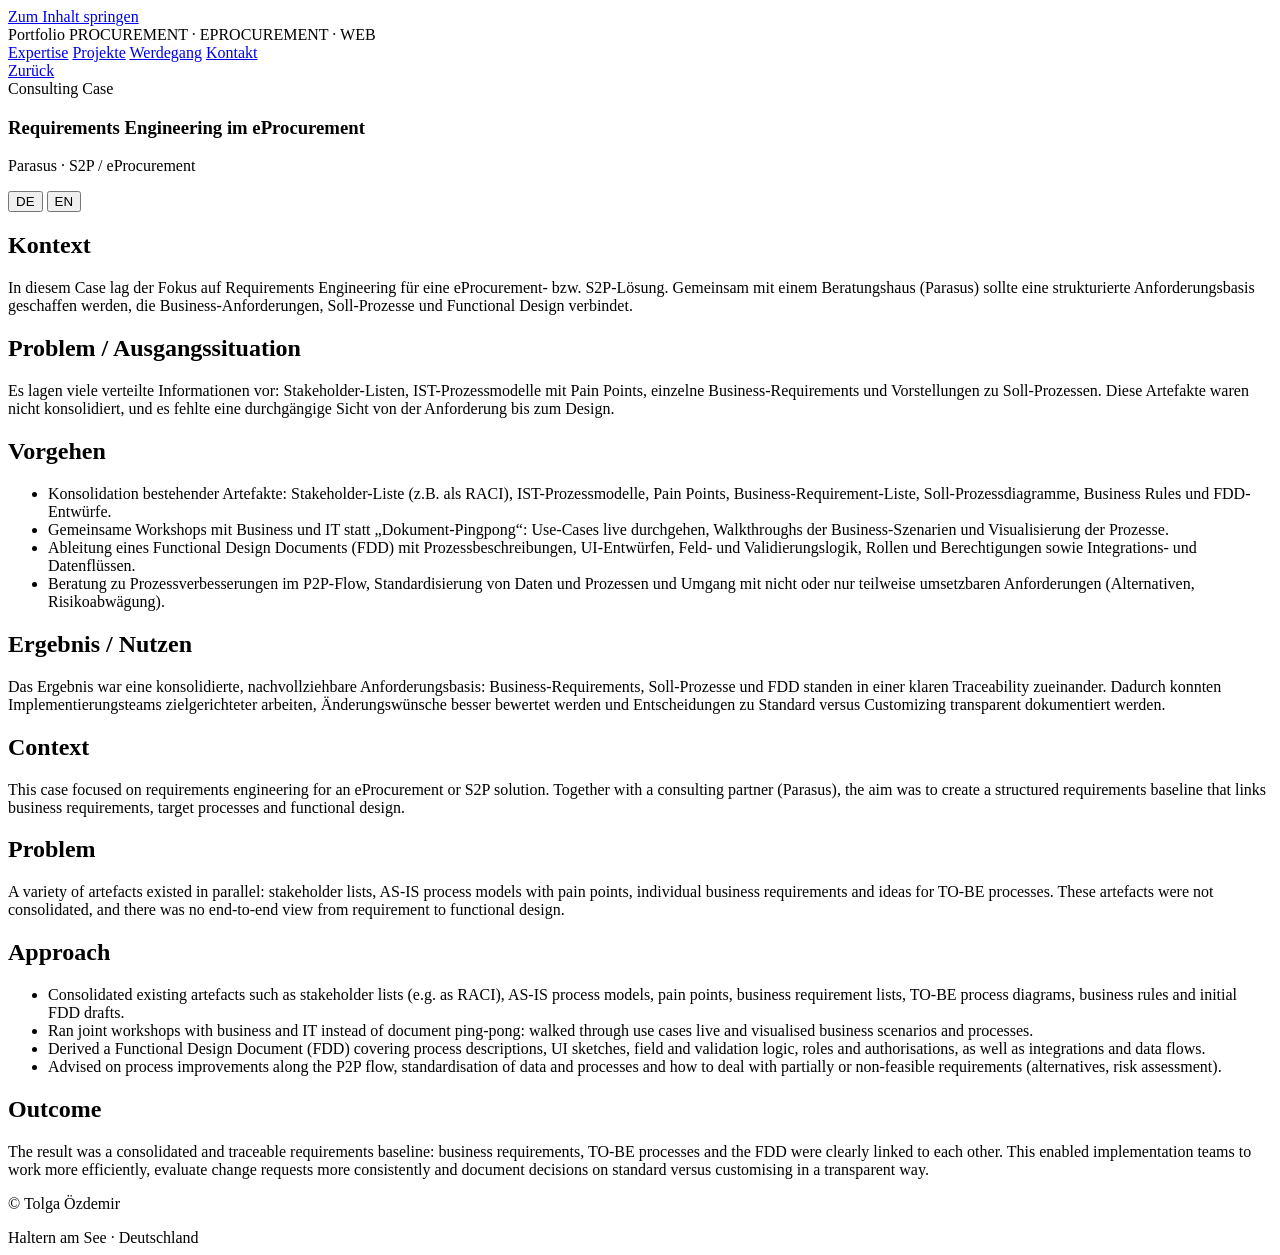
==== parasus.html @ 9867d788 "Fix: css links" ====
<!doctype html>
<html lang="de">
  <head>
    <meta charset="utf-8">
    <title>Case Study – Requirements Engineering im eProcurement (Parasus)</title>
    <meta name="viewport" content="width=device-width, initial-scale=1">
    <link rel="stylesheet" href="styles.css">
  </head>
  <body>
    <a class="skip-link" href="#main">Zum Inhalt springen</a>

    <div class="page">
      <header class="grid">
        <div class="header-inner grid">
          <div class="brand">
            <span>Portfolio</span>
            <span>PROCUREMENT · EPROCUREMENT · WEB</span>
          </div>
          <nav class="header-nav">
            <a href="/index.html#expertise">Expertise</a>
            <a href="/index.html#projects">Projekte</a>
            <a href="/index.html#background">Werdegang</a>
            <a href="/index.html#contact">Kontakt</a>
          </nav>
          <div class="header-controls">
            <a class="btn-outline" href="/index.html">Zurück</a>
          </div>
        </div>
      </header>

      <main id="main">
        <section class="section">
          <div class="grid">
            <div class="section-head">
              <span>Consulting Case</span>
            </div>
            <div class="section-body">
              <section class="case" data-lang-scope>
                <header class="case-header">
                  <h1>Requirements Engineering im eProcurement</h1>
                  <p class="case-subtitle">
                    Parasus · S2P / eProcurement
                  </p>

                  <div class="lang-switch">
                    <button type="button"
                            class="lang-btn is-active"
                            data-lang-target="de">
                      DE
                    </button>
                    <button type="button"
                            class="lang-btn"
                            data-lang-target="en">
                      EN
                    </button>
                  </div>
                </header>

                <!-- Deutsch -->
                <div class="case-lang case-lang--de" data-lang="de">
                  <section class="case-section">
                    <h2>Kontext</h2>
                    <p>
                      In diesem Case lag der Fokus auf Requirements Engineering
                      für eine eProcurement- bzw. S2P-Lösung. Gemeinsam mit einem
                      Beratungshaus (Parasus) sollte eine strukturierte
                      Anforderungsbasis geschaffen werden, die Business-Anforderungen,
                      Soll-Prozesse und Functional Design verbindet.
                    </p>
                  </section>

                  <section class="case-section">
                    <h2>Problem / Ausgangssituation</h2>
                    <p>
                      Es lagen viele verteilte Informationen vor:
                      Stakeholder-Listen, IST-Prozessmodelle mit Pain Points,
                      einzelne Business-Requirements und Vorstellungen
                      zu Soll-Prozessen. Diese Artefakte waren nicht konsolidiert,
                      und es fehlte eine durchgängige Sicht von der Anforderung
                      bis zum Design.
                    </p>
                  </section>

                  <section class="case-section">
                    <h2>Vorgehen</h2>
                    <ul>
                      <li>
                        Konsolidation bestehender Artefakte: Stakeholder-Liste
                        (z.B. als RACI), IST-Prozessmodelle, Pain Points,
                        Business-Requirement-Liste, Soll-Prozessdiagramme,
                        Business Rules und FDD-Entwürfe.
                      </li>
                      <li>
                        Gemeinsame Workshops mit Business und IT statt
                        „Dokument-Pingpong“: Use-Cases live durchgehen,
                        Walkthroughs der Business-Szenarien und Visualisierung
                        der Prozesse.
                      </li>
                      <li>
                        Ableitung eines Functional Design Documents (FDD)
                        mit Prozessbeschreibungen, UI-Entwürfen,
                        Feld- und Validierungslogik, Rollen und Berechtigungen
                        sowie Integrations- und Datenflüssen.
                      </li>
                      <li>
                        Beratung zu Prozessverbesserungen im P2P-Flow,
                        Standardisierung von Daten und Prozessen und Umgang
                        mit nicht oder nur teilweise umsetzbaren Anforderungen
                        (Alternativen, Risikoabwägung).
                      </li>
                    </ul>
                  </section>

                  <section class="case-section">
                    <h2>Ergebnis / Nutzen</h2>
                    <p>
                      Das Ergebnis war eine konsolidierte, nachvollziehbare
                      Anforderungsbasis: Business-Requirements, Soll-Prozesse
                      und FDD standen in einer klaren Traceability zueinander.
                      Dadurch konnten Implementierungsteams zielgerichteter
                      arbeiten, Änderungswünsche besser bewertet werden
                      und Entscheidungen zu Standard versus Customizing
                      transparent dokumentiert werden.
                    </p>
                  </section>
                </div>

                <!-- Englisch -->
                <div class="case-lang case-lang--en" data-lang="en">
                  <section class="case-section">
                    <h2>Context</h2>
                    <p>
                      This case focused on requirements engineering for an
                      eProcurement or S2P solution. Together with a consulting
                      partner (Parasus), the aim was to create a structured
                      requirements baseline that links business requirements,
                      target processes and functional design.
                    </p>
                  </section>

                  <section class="case-section">
                    <h2>Problem</h2>
                    <p>
                      A variety of artefacts existed in parallel: stakeholder
                      lists, AS-IS process models with pain points, individual
                      business requirements and ideas for TO-BE processes.
                      These artefacts were not consolidated, and there was no
                      end-to-end view from requirement to functional design.
                    </p>
                  </section>

                  <section class="case-section">
                    <h2>Approach</h2>
                    <ul>
                      <li>
                        Consolidated existing artefacts such as stakeholder lists
                        (e.g. as RACI), AS-IS process models, pain points,
                        business requirement lists, TO-BE process diagrams,
                        business rules and initial FDD drafts.
                      </li>
                      <li>
                        Ran joint workshops with business and IT instead of
                        document ping-pong: walked through use cases live and
                        visualised business scenarios and processes.
                      </li>
                      <li>
                        Derived a Functional Design Document (FDD) covering
                        process descriptions, UI sketches, field and validation
                        logic, roles and authorisations, as well as integrations
                        and data flows.
                      </li>
                      <li>
                        Advised on process improvements along the P2P flow,
                        standardisation of data and processes and how to deal
                        with partially or non-feasible requirements
                        (alternatives, risk assessment).
                      </li>
                    </ul>
                  </section>

                  <section class="case-section">
                    <h2>Outcome</h2>
                    <p>
                      The result was a consolidated and traceable requirements
                      baseline: business requirements, TO-BE processes and the
                      FDD were clearly linked to each other. This enabled
                      implementation teams to work more efficiently, evaluate
                      change requests more consistently and document decisions
                      on standard versus customising in a transparent way.
                    </p>
                  </section>
                </div>
              </section>
            </div>
          </div>
        </section>
      </main>

      <footer class="grid">
        <p>&copy; <span id="year"></span> Tolga Özdemir</p>
        <span>Haltern am See · Deutschland</span>
      </footer>
    </div>

    <script src="main-5.js"></script>
  </body>
</html>
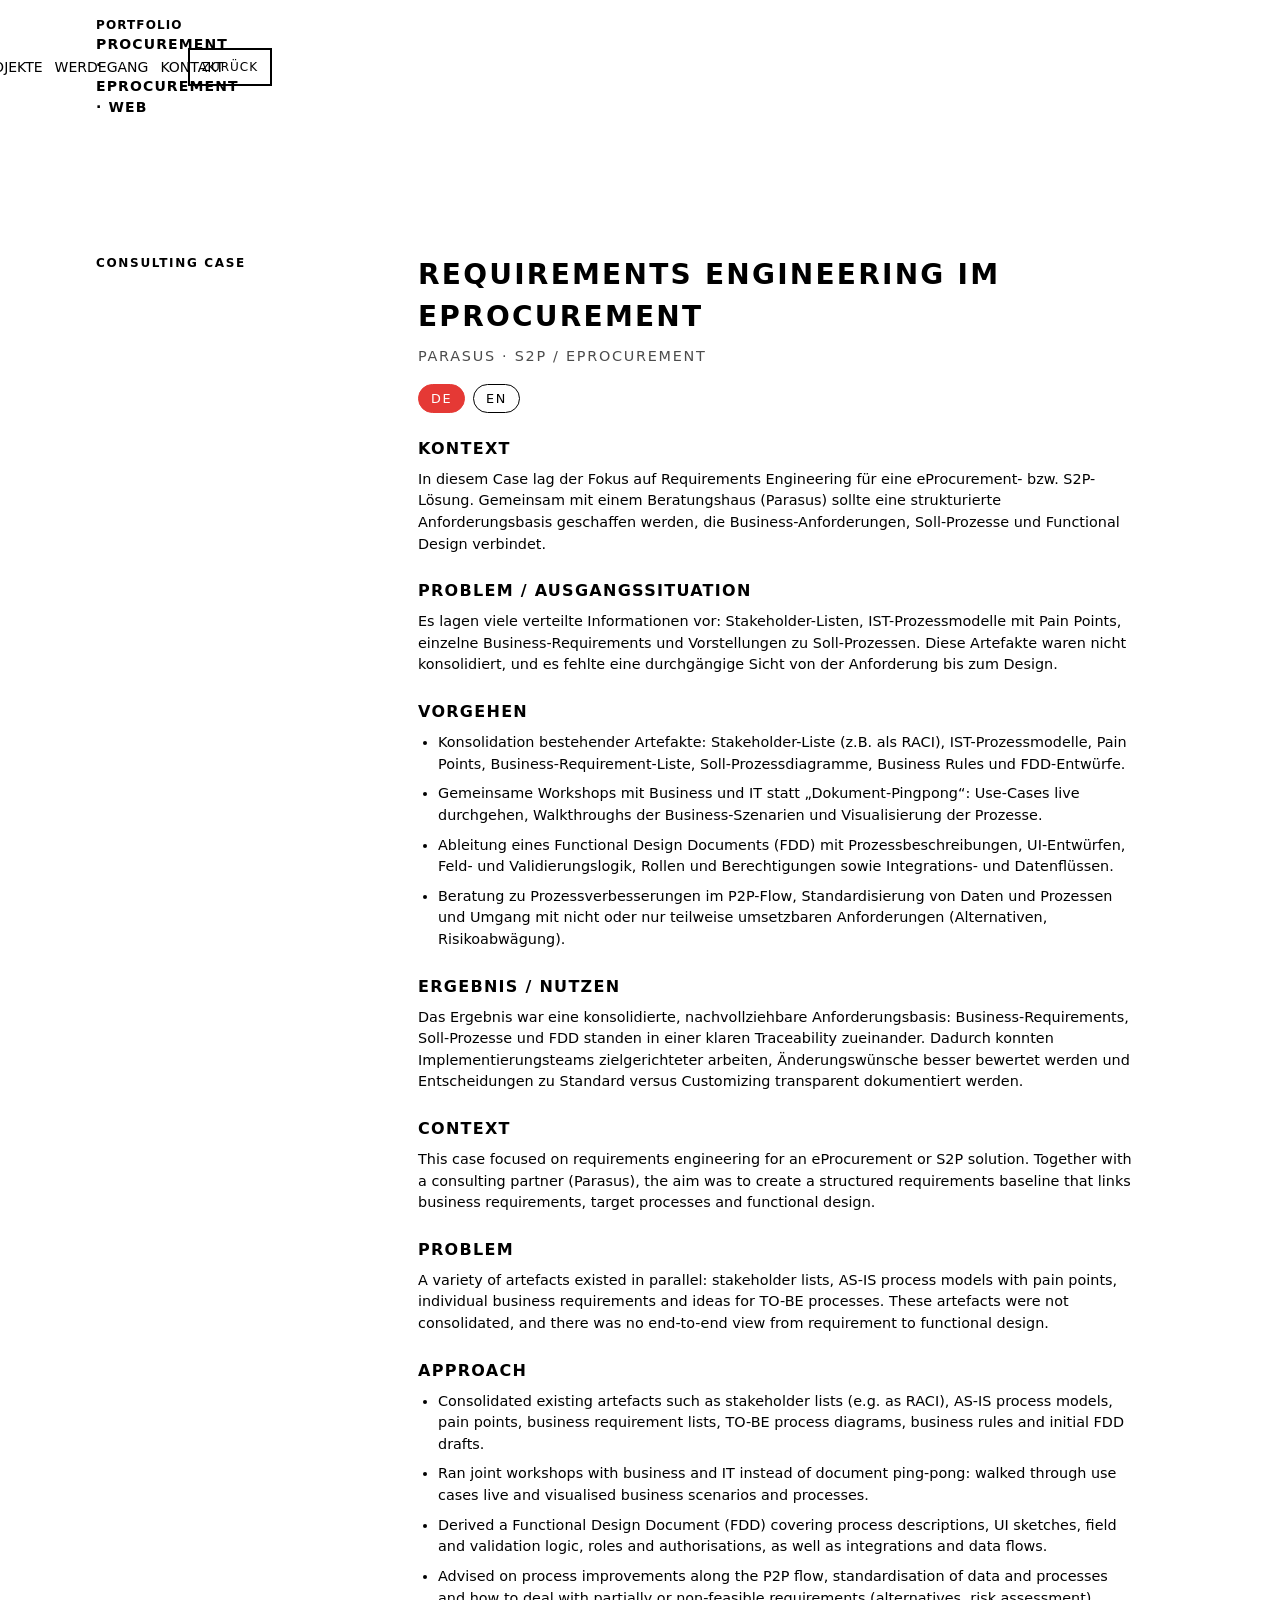
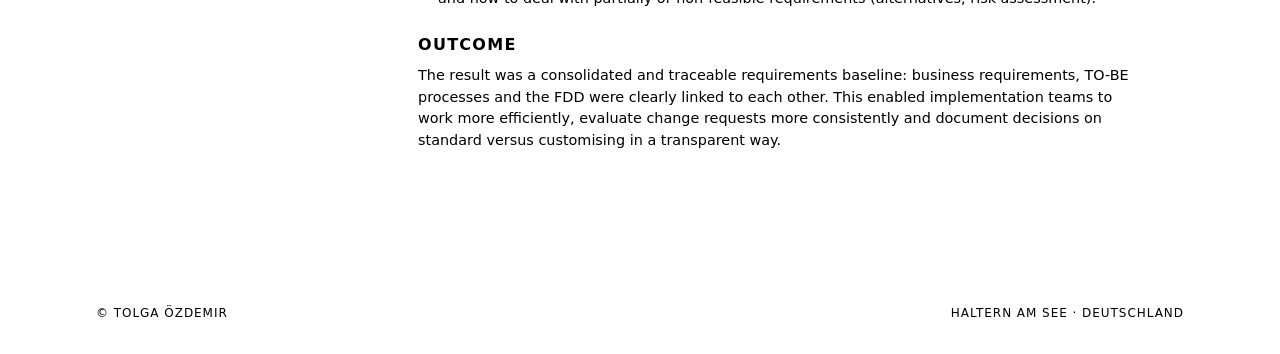
==== commit ba1709a5: "Fix: css links" ====
--- a/parasus.html
+++ b/parasus.html
@@ -4,7 +4,7 @@
     <meta charset="utf-8">
     <title>Case Study – Requirements Engineering im eProcurement (Parasus)</title>
     <meta name="viewport" content="width=device-width, initial-scale=1">
-    <link rel="stylesheet" href="styles.css">
+    <link rel="stylesheet" href="assets/css/styles.css">
   </head>
   <body>
     <a class="skip-link" href="#main">Zum Inhalt springen</a>
--- a/assets/css/styles.css
+++ b/assets/css/styles.css
@@ -0,0 +1,497 @@
+:root {
+      --color-bg: #ffffff;
+      --color-text: #000000;
+      --color-accent: #e53935;
+      --font-body: "IBM Plex Sans", system-ui, -apple-system, "Segoe UI", sans-serif;
+      --font-mono: "IBM Plex Mono", ui-monospace, SFMono-Regular, Menlo, monospace;
+      --space-1: 4px;
+      --space-2: 8px;
+      --space-3: 12px;
+      --space-4: 16px;
+      --space-5: 20px;
+      --space-6: 24px;
+      --space-8: 32px;
+      --space-10: 40px;
+      --space-12: 48px;
+      --space-16: 64px;
+      --grid-max: 1120px;
+    }
+
+    *, *::before, *::after {
+      box-sizing: border-box;
+      margin: 0;
+      padding: 0;
+    }
+
+    html {
+      font-family: var(--font-body);
+      font-size: 16px;
+      line-height: 1.5;
+      background: var(--color-bg);
+      color: var(--color-text);
+      -webkit-font-smoothing: antialiased;
+    }
+
+    body {
+      min-height: 100vh;
+    }
+
+    a {
+      color: inherit;
+      text-decoration: none;
+    }
+
+    a[href], button {
+      cursor: pointer;
+    }
+
+    button {
+      border: none;
+      background: none;
+      font: inherit;
+      color: inherit;
+    }
+
+    :focus-visible {
+      outline: 3px solid var(--color-accent);
+      outline-offset: 3px;
+    }
+
+    .skip-link {
+      position: absolute;
+      left: -9999px;
+      top: var(--space-4);
+      padding: var(--space-2) var(--space-4);
+      background: var(--color-accent);
+      color: #ffffff;
+      font-weight: 700;
+    }
+
+    .skip-link:focus-visible {
+      left: var(--space-4);
+    }
+
+    .page {
+      max-width: var(--grid-max);
+      margin-inline: auto;
+      padding-inline: var(--space-4);
+    }
+
+    .grid {
+      display: grid;
+      grid-template-columns: repeat(12, minmax(0, 1fr));
+      column-gap: var(--space-4);
+      align-items: flex-start;
+    }
+
+    header {
+      margin-bottom: var(--space-10);
+    }
+
+    .header-inner {
+      padding-block: var(--space-4);
+      align-items: center;
+    }
+
+    .brand {
+      grid-column: 1 / span 6;
+      text-transform: uppercase;
+      letter-spacing: 0.08em;
+      font-size: 0.875rem;
+      font-weight: 700;
+    }
+
+    .brand span {
+      display: block;
+    }
+
+    .brand span:first-child {
+      font-size: 0.75rem;
+    }
+
+    .header-nav {
+      grid-column: 7 / span 3;
+      justify-self: end;
+      display: flex;
+      gap: var(--space-3);
+      font-size: 0.875rem;
+      text-transform: uppercase;
+    }
+
+    .header-nav a {
+      padding-block: 2px;
+    }
+
+    .header-controls {
+      grid-column: 10 / span 3;
+      justify-self: end;
+      display: flex;
+      gap: var(--space-2);
+      align-items: center;
+    }
+
+    .btn-outline {
+      border: 2px solid #000000;
+      padding: var(--space-2) var(--space-3);
+      text-transform: uppercase;
+      font-size: 0.75rem;
+      letter-spacing: 0.08em;
+    }
+
+    .btn-accent {
+      border: 2px solid #000000;
+      background: var(--color-accent);
+      color: #ffffff;
+      padding: var(--space-2) var(--space-3);
+      text-transform: uppercase;
+      font-size: 0.75rem;
+      letter-spacing: 0.08em;
+    }
+
+    main {
+      padding-block: var(--space-8) var(--space-12);
+    }
+
+    .section {
+      padding-block: var(--space-12);
+    }
+
+    .section-head {
+      grid-column: 1 / span 3;
+      text-transform: uppercase;
+      font-size: 0.75rem;
+      letter-spacing: 0.14em;
+      font-weight: 700;
+    }
+
+    .section-head span {
+      display: block;
+    }
+
+    .section-body {
+      grid-column: 4 / span 9;
+    }
+
+    /* ── Hero ─────────────────────────────────────────── */
+
+    .hero-block {
+      max-width: 40rem;
+    }
+
+    .hero-block > * {
+      margin-left: 0;
+    }
+
+    .hero-title {
+      font-size: clamp(2.5rem, 4vw, 3.5rem);
+      line-height: 1.05;
+      text-transform: uppercase;
+      letter-spacing: 0.06em;
+      margin-bottom: var(--space-4);
+    }
+
+    .hero-title em {
+      font-style: normal;
+      color: var(--color-accent);
+    }
+
+    .hero-text {
+      max-width: 48rem;
+      font-size: 1rem;
+      margin-bottom: var(--space-4);
+    }
+
+    .hero-tags {
+      font-family: var(--font-mono);
+      display: flex;
+      flex-wrap: wrap;
+      gap: var(--space-2);
+      font-size: 0.75rem;
+      text-transform: uppercase;
+    }
+
+    .hero-tags span {
+      padding: var(--space-1) var(--space-2);
+    }
+
+    .hero-actions {
+      margin-top: var(--space-4);
+      display: flex;
+      flex-wrap: wrap;
+      gap: var(--space-3);
+    }
+
+    .hero-meta {
+      margin-top: var(--space-4);
+      font-size: 0.875rem;
+    }
+
+    .hero-meta dl {
+      display: grid;
+      grid-template-columns: minmax(0, 8rem) minmax(0, 1fr);
+      row-gap: var(--space-2);
+      column-gap: var(--space-4);
+    }
+
+    .hero-meta dt {
+      text-transform: uppercase;
+      letter-spacing: 0.08em;
+      font-size: 0.75rem;
+    }
+
+    .hero-meta dd {
+      margin: 0;
+    }
+
+    /* ── Expertise ────────────────────────────────────── */
+
+    .list {
+      display: grid;
+      grid-template-columns: repeat(2, minmax(0, 1fr));
+      gap: var(--space-4);
+    }
+
+    .list-item {}
+
+    .list-item h3 {
+      text-transform: uppercase;
+      letter-spacing: 0.06em;
+      font-size: 0.875rem;
+      margin-bottom: var(--space-2);
+    }
+
+    .list-item p {
+      font-size: 0.875rem;
+    }
+
+    .list-tags {
+      font-family: var(--font-mono);
+      margin-top: var(--space-2);
+      font-size: 0.75rem;
+      display: flex;
+      flex-wrap: wrap;
+      gap: var(--space-4);
+      text-transform: capitalize;
+    }
+
+    .list-tags span {
+      padding: 0;
+    }
+
+    /* ── Projects ─────────────────────────────────────── */
+
+    .projects-grid {
+      display: grid;
+      grid-template-columns: repeat(2, minmax(0, 1fr));
+      gap: var(--space-8);
+    }
+
+    .project {
+      display: flex;
+      flex-direction: column;
+    }
+
+    .project h3 {
+      text-transform: uppercase;
+      letter-spacing: 0.06em;
+      font-size: 0.875rem;
+      margin-bottom: var(--space-2);
+    }
+
+    .project p {
+      font-size: 0.875rem;
+      flex-grow: 1;
+      margin-bottom: var(--space-3);
+    }
+
+    .project-tags {
+      font-family: var(--font-mono);
+      font-size: 0.75rem;
+      display: flex;
+      flex-wrap: wrap;
+      gap: var(--space-3);
+      text-transform: capitalize;
+      margin-bottom: var(--space-3);
+    }
+
+    .project-links {
+      display: flex;
+      gap: var(--space-2);
+      flex-wrap: wrap;
+    }
+
+    /* ── Timeline ─────────────────────────────────────── */
+
+    .timeline {
+      display: grid;
+      gap: var(--space-6);
+      font-size: 0.875rem;
+    }
+
+    .timeline-item {}
+
+    .timeline-item small {
+      display: block;
+      text-transform: uppercase;
+      letter-spacing: 0.08em;
+      font-size: 0.75rem;
+      margin-bottom: 2px;
+    }
+
+    .timeline-item h3 {
+      font-size: 0.875rem;
+      text-transform: uppercase;
+      letter-spacing: 0.06em;
+      margin-bottom: var(--space-1);
+    }
+
+    .timeline-item p {
+      font-size: 0.875rem;
+    }
+
+    /* ── Contact ──────────────────────────────────────── */
+
+    .contact-actions {
+      margin-top: var(--space-4);
+      display: flex;
+      flex-wrap: wrap;
+      gap: var(--space-3);
+    }
+
+    /* ── Footer ───────────────────────────────────────── */
+
+    footer {
+      padding-block: var(--space-8);
+      font-size: 0.75rem;
+      text-transform: uppercase;
+      letter-spacing: 0.08em;
+    }
+
+    footer .grid {
+      align-items: center;
+    }
+
+    footer p {
+      grid-column: 1 / span 6;
+    }
+
+    footer span {
+      grid-column: 7 / span 6;
+      justify-self: end;
+    }
+
+    /* ── Mobile ───────────────────────────────────────── */
+
+    @media (max-width: 800px) {
+      .grid {
+        grid-template-columns: repeat(4, minmax(0, 1fr));
+      }
+      .brand {
+        grid-column: 1 / span 4;
+      }
+      .header-nav {
+        display: none;
+      }
+      .header-controls {
+        grid-column: 1 / span 4;
+        justify-self: start;
+        margin-top: var(--space-2);
+      }
+      .section-head {
+        grid-column: 1 / span 4;
+        margin-bottom: var(--space-3);
+      }
+      .section-body {
+        grid-column: 1 / span 4;
+      }
+      .list, .projects-grid {
+        grid-template-columns: 1fr;
+      }
+      footer p {
+        grid-column: 1 / span 4;
+      }
+      footer span {
+        grid-column: 1 / span 4;
+        justify-self: start;
+        margin-top: var(--space-2);
+      }
+    }
+/* ── Case pages / language switch ─────────────────── */
+
+.case {
+  max-width: 720px;
+  margin: 0 auto;
+}
+
+.case-header {
+  display: flex;
+  flex-direction: column;
+  gap: var(--space-2);
+  margin-bottom: var(--space-6);
+}
+
+.case-header h1 {
+  font-size: 1.75rem;
+  text-transform: uppercase;
+  letter-spacing: 0.08em;
+}
+
+.case-subtitle {
+  font-size: 0.9rem;
+  text-transform: uppercase;
+  letter-spacing: 0.12em;
+  color: var(--color-text);
+  opacity: 0.7;
+}
+
+.lang-switch {
+  display: inline-flex;
+  gap: var(--space-2);
+  align-items: center;
+  margin-top: var(--space-2);
+}
+
+.lang-btn {
+  border: 1px solid #000000;
+  background: transparent;
+  color: inherit;
+  padding: 0.25rem 0.75rem;
+  font-size: 0.8rem;
+  border-radius: 999px;
+  text-transform: uppercase;
+  letter-spacing: 0.12em;
+  cursor: pointer;
+  transition:
+    background 0.15s ease,
+    color 0.15s ease,
+    border-color 0.15s ease;
+}
+
+.lang-btn.is-active {
+  background: var(--color-accent);
+  border-color: var(--color-accent);
+  color: #ffffff;
+}
+
+.case-section {
+  margin-bottom: var(--space-6);
+}
+
+.case-section h2 {
+  font-size: 1rem;
+  text-transform: uppercase;
+  letter-spacing: 0.08em;
+  margin-bottom: var(--space-2);
+}
+
+.case-section p,
+.case-section li {
+  font-size: 0.9rem;
+}
+
+.case-section ul {
+  list-style: disc;
+  padding-left: 1.25rem;
+  display: grid;
+  row-gap: var(--space-2);
+}
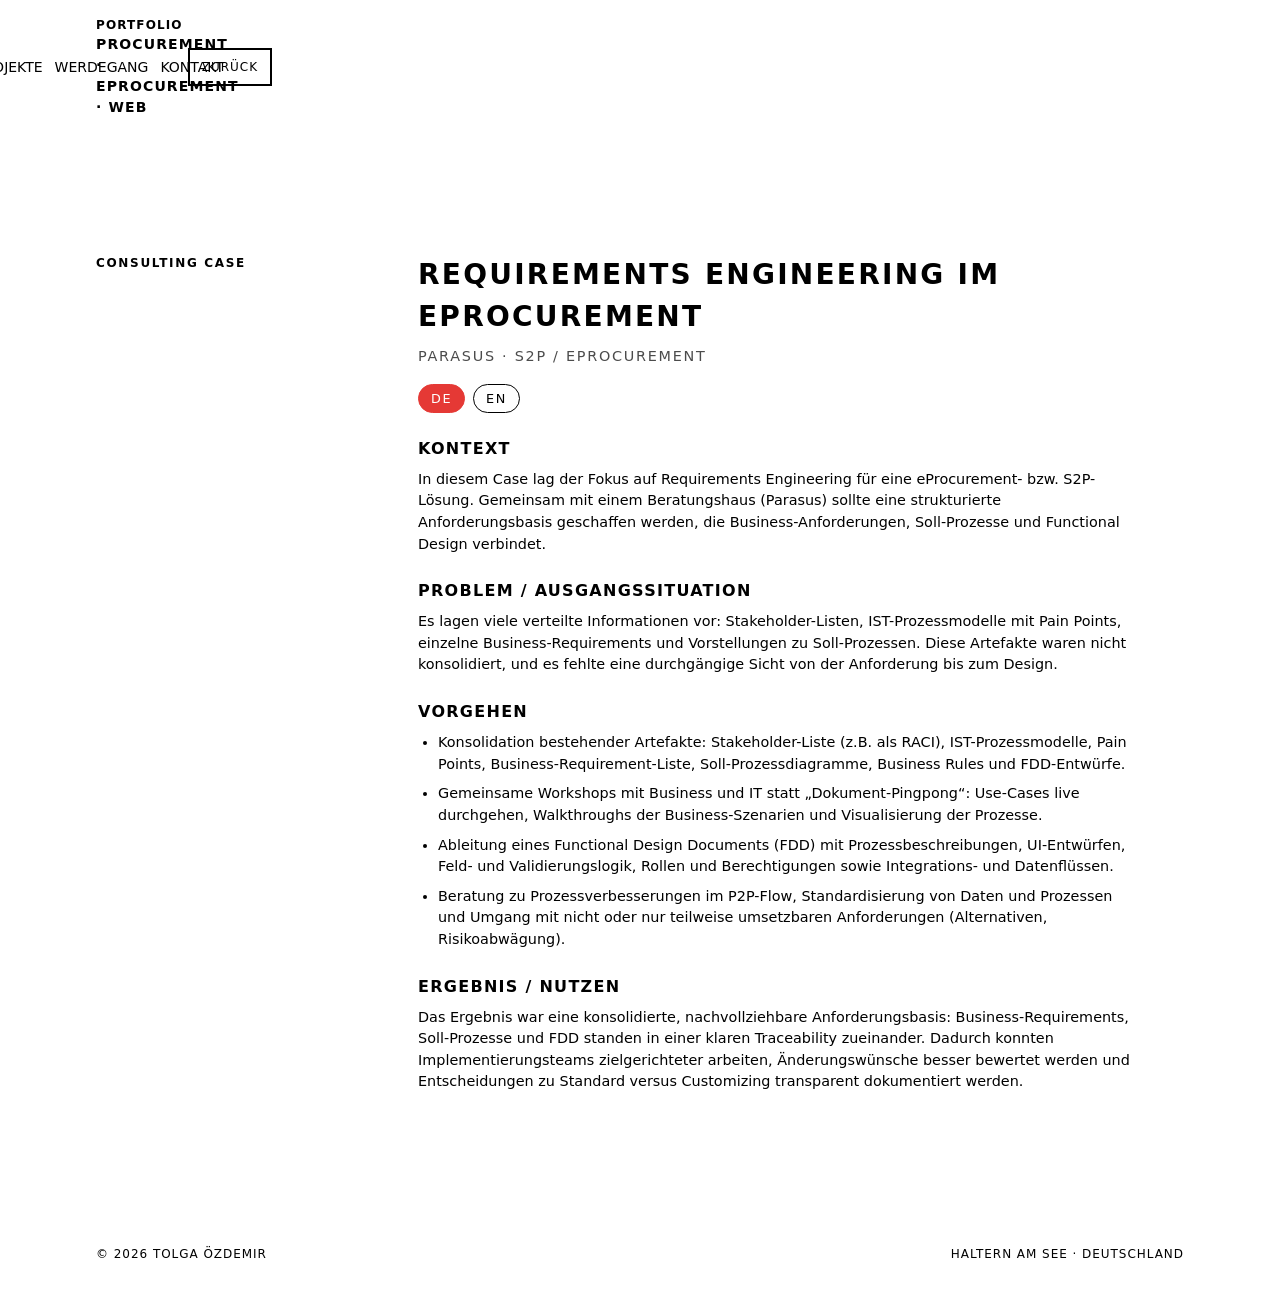
==== commit 3bba9324: "Fix: translation and script pathing" ====
--- a/parasus.html
+++ b/parasus.html
@@ -202,6 +202,6 @@
       </footer>
     </div>
 
-    <script src="main-5.js"></script>
+    <script src="assets/js/main.js"></script>
   </body>
 </html>
--- a/assets/css/styles.css
+++ b/assets/css/styles.css
@@ -251,8 +251,6 @@
       gap: var(--space-4);
     }
 
-    .list-item {}
-
     .list-item h3 {
       text-transform: uppercase;
       letter-spacing: 0.06em;
@@ -327,8 +325,6 @@
       gap: var(--space-6);
       font-size: 0.875rem;
     }
-
-    .timeline-item {}
 
     .timeline-item small {
       display: block;
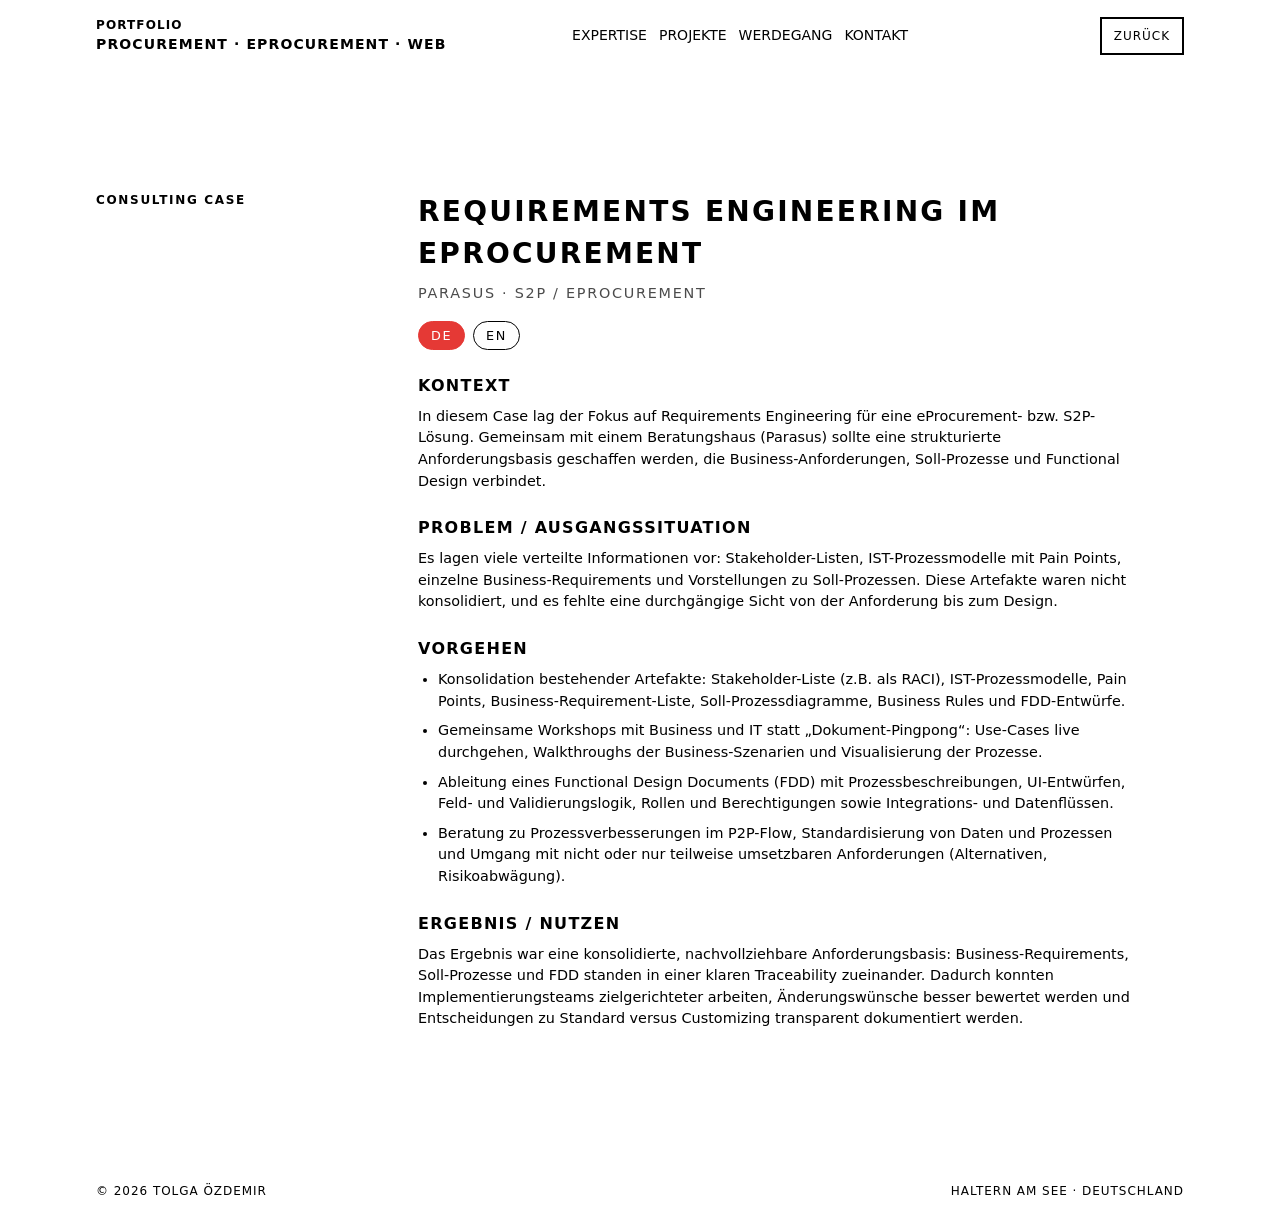
==== commit 441a86e5: "Fix: header fixed" ====
--- a/parasus.html
+++ b/parasus.html
@@ -10,18 +10,20 @@
     <a class="skip-link" href="#main">Zum Inhalt springen</a>
 
     <div class="page">
-      <header class="grid">
+      <header>
         <div class="header-inner grid">
           <div class="brand">
             <span>Portfolio</span>
             <span>PROCUREMENT · EPROCUREMENT · WEB</span>
           </div>
+
           <nav class="header-nav">
             <a href="/index.html#expertise">Expertise</a>
             <a href="/index.html#projects">Projekte</a>
             <a href="/index.html#background">Werdegang</a>
             <a href="/index.html#contact">Kontakt</a>
           </nav>
+
           <div class="header-controls">
             <a class="btn-outline" href="/index.html">Zurück</a>
           </div>
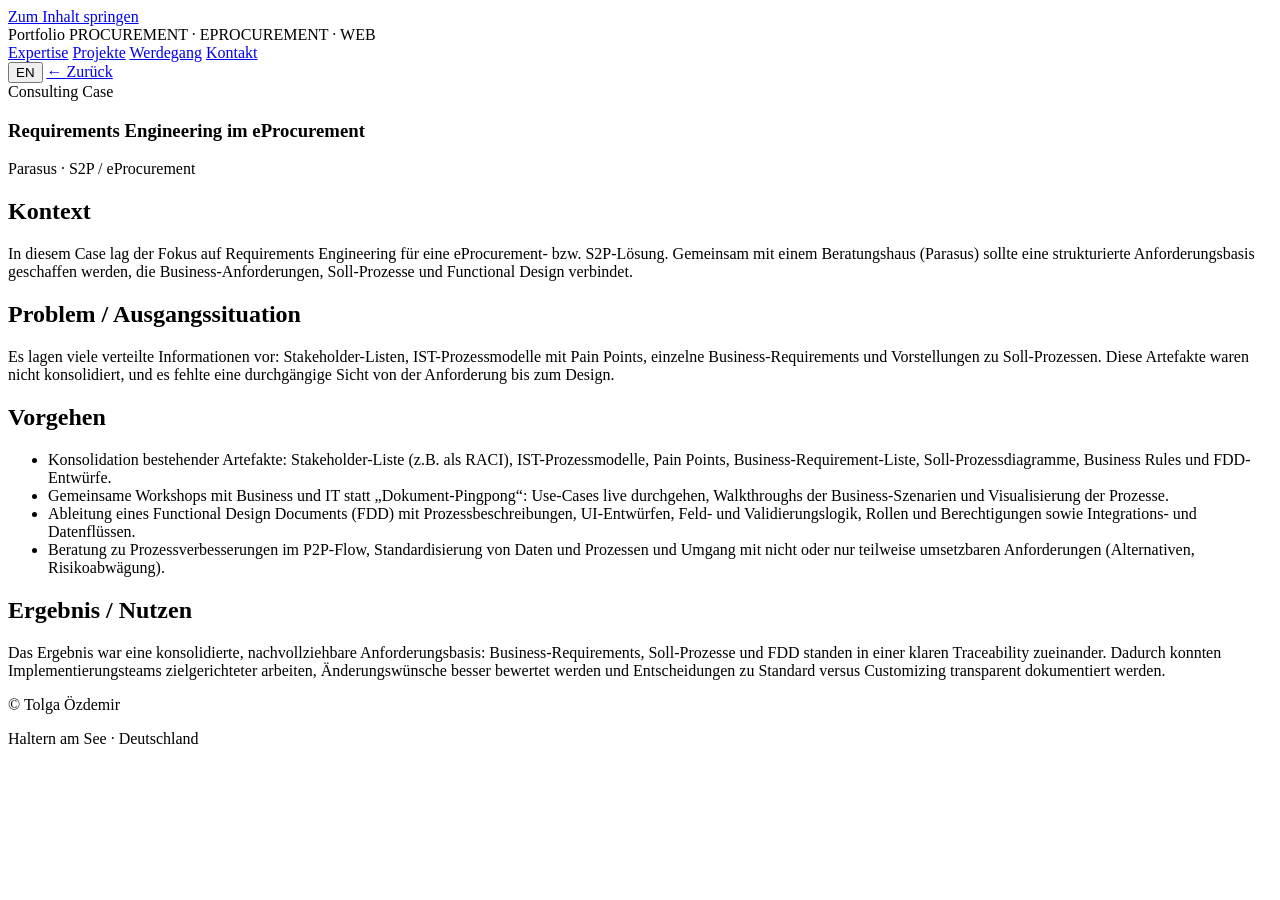
==== commit a1020337: "Fix: added translations, included global translate toggle for subpages." ====
--- a/parasus.html
+++ b/parasus.html
@@ -2,30 +2,45 @@
 <html lang="de">
   <head>
     <meta charset="utf-8">
-    <title>Case Study – Requirements Engineering im eProcurement (Parasus)</title>
+    <title data-i18n="case_parasus_html_title">
+      Case Study – Requirements Engineering im eProcurement (Parasus)
+    </title>
     <meta name="viewport" content="width=device-width, initial-scale=1">
-    <link rel="stylesheet" href="assets/css/styles.css">
+    <link rel="stylesheet" href="styles-4.css">
   </head>
   <body>
-    <a class="skip-link" href="#main">Zum Inhalt springen</a>
+    <a class="skip-link" href="#main" data-i18n="skip">
+      Zum Inhalt springen
+    </a>
 
     <div class="page">
       <header>
         <div class="header-inner grid">
           <div class="brand">
             <span>Portfolio</span>
-            <span>PROCUREMENT · EPROCUREMENT · WEB</span>
+            <span data-i18n="brand_tagline">
+              PROCUREMENT · EPROCUREMENT · WEB
+            </span>
           </div>
 
           <nav class="header-nav">
-            <a href="/index.html#expertise">Expertise</a>
-            <a href="/index.html#projects">Projekte</a>
-            <a href="/index.html#background">Werdegang</a>
-            <a href="/index.html#contact">Kontakt</a>
+            <a href="/index.html#expertise" data-i18n="nav_expertise">Expertise</a>
+            <a href="/index.html#projects" data-i18n="nav_projects">Projekte</a>
+            <a href="/index.html#background" data-i18n="nav_background">Werdegang</a>
+            <a href="/index.html#contact" data-i18n="nav_contact">Kontakt</a>
           </nav>
 
           <div class="header-controls">
-            <a class="btn-outline" href="/index.html">Zurück</a>
+            <button id="langToggle"
+                    class="btn-outline"
+                    type="button"
+                    aria-label="Switch language">
+              EN
+            </button>
+            <a class="btn-outline" href="/index.html">
+              ←
+              <span data-i18n="case_back">Zurück</span>
+            </a>
           </div>
         </div>
       </header>
@@ -34,164 +49,91 @@
         <section class="section">
           <div class="grid">
             <div class="section-head">
-              <span>Consulting Case</span>
+              <span data-i18n="case_label_consulting">
+                Consulting Case
+              </span>
             </div>
+
             <div class="section-body">
-              <section class="case" data-lang-scope>
+              <section class="case">
                 <header class="case-header">
-                  <h1>Requirements Engineering im eProcurement</h1>
-                  <p class="case-subtitle">
+                  <h1 data-i18n="case_parasus_title">
+                    Requirements Engineering im eProcurement
+                  </h1>
+                  <p class="case-subtitle" data-i18n="case_parasus_subtitle">
                     Parasus · S2P / eProcurement
                   </p>
-
-                  <div class="lang-switch">
-                    <button type="button"
-                            class="lang-btn is-active"
-                            data-lang-target="de">
-                      DE
-                    </button>
-                    <button type="button"
-                            class="lang-btn"
-                            data-lang-target="en">
-                      EN
-                    </button>
-                  </div>
                 </header>
 
-                <!-- Deutsch -->
-                <div class="case-lang case-lang--de" data-lang="de">
-                  <section class="case-section">
-                    <h2>Kontext</h2>
-                    <p>
-                      In diesem Case lag der Fokus auf Requirements Engineering
-                      für eine eProcurement- bzw. S2P-Lösung. Gemeinsam mit einem
-                      Beratungshaus (Parasus) sollte eine strukturierte
-                      Anforderungsbasis geschaffen werden, die Business-Anforderungen,
-                      Soll-Prozesse und Functional Design verbindet.
-                    </p>
-                  </section>
+                <section class="case-section">
+                  <h2 data-i18n="case_parasus_context_heading">Kontext</h2>
+                  <p data-i18n="case_parasus_context">
+                    In diesem Case lag der Fokus auf Requirements Engineering
+                    für eine eProcurement- bzw. S2P-Lösung. Gemeinsam mit einem
+                    Beratungshaus (Parasus) sollte eine strukturierte
+                    Anforderungsbasis geschaffen werden, die Business-Anforderungen,
+                    Soll-Prozesse und Functional Design verbindet.
+                  </p>
+                </section>
 
-                  <section class="case-section">
-                    <h2>Problem / Ausgangssituation</h2>
-                    <p>
-                      Es lagen viele verteilte Informationen vor:
-                      Stakeholder-Listen, IST-Prozessmodelle mit Pain Points,
-                      einzelne Business-Requirements und Vorstellungen
-                      zu Soll-Prozessen. Diese Artefakte waren nicht konsolidiert,
-                      und es fehlte eine durchgängige Sicht von der Anforderung
-                      bis zum Design.
-                    </p>
-                  </section>
+                <section class="case-section">
+                  <h2 data-i18n="case_parasus_problem_heading">
+                    Problem / Ausgangssituation
+                  </h2>
+                  <p data-i18n="case_parasus_problem">
+                    Es lagen viele verteilte Informationen vor:
+                    Stakeholder-Listen, IST-Prozessmodelle mit Pain Points,
+                    einzelne Business-Requirements und Vorstellungen
+                    zu Soll-Prozessen. Diese Artefakte waren nicht konsolidiert,
+                    und es fehlte eine durchgängige Sicht von der Anforderung
+                    bis zum Design.
+                  </p>
+                </section>
 
-                  <section class="case-section">
-                    <h2>Vorgehen</h2>
-                    <ul>
-                      <li>
-                        Konsolidation bestehender Artefakte: Stakeholder-Liste
-                        (z.B. als RACI), IST-Prozessmodelle, Pain Points,
-                        Business-Requirement-Liste, Soll-Prozessdiagramme,
-                        Business Rules und FDD-Entwürfe.
-                      </li>
-                      <li>
-                        Gemeinsame Workshops mit Business und IT statt
-                        „Dokument-Pingpong“: Use-Cases live durchgehen,
-                        Walkthroughs der Business-Szenarien und Visualisierung
-                        der Prozesse.
-                      </li>
-                      <li>
-                        Ableitung eines Functional Design Documents (FDD)
-                        mit Prozessbeschreibungen, UI-Entwürfen,
-                        Feld- und Validierungslogik, Rollen und Berechtigungen
-                        sowie Integrations- und Datenflüssen.
-                      </li>
-                      <li>
-                        Beratung zu Prozessverbesserungen im P2P-Flow,
-                        Standardisierung von Daten und Prozessen und Umgang
-                        mit nicht oder nur teilweise umsetzbaren Anforderungen
-                        (Alternativen, Risikoabwägung).
-                      </li>
-                    </ul>
-                  </section>
+                <section class="case-section">
+                  <h2 data-i18n="case_parasus_approach_heading">Vorgehen</h2>
+                  <ul>
+                    <li data-i18n="case_parasus_approach_1">
+                      Konsolidation bestehender Artefakte: Stakeholder-Liste
+                      (z.B. als RACI), IST-Prozessmodelle, Pain Points,
+                      Business-Requirement-Liste, Soll-Prozessdiagramme,
+                      Business Rules und FDD-Entwürfe.
+                    </li>
+                    <li data-i18n="case_parasus_approach_2">
+                      Gemeinsame Workshops mit Business und IT statt
+                      „Dokument-Pingpong“: Use-Cases live durchgehen,
+                      Walkthroughs der Business-Szenarien und Visualisierung
+                      der Prozesse.
+                    </li>
+                    <li data-i18n="case_parasus_approach_3">
+                      Ableitung eines Functional Design Documents (FDD)
+                      mit Prozessbeschreibungen, UI-Entwürfen,
+                      Feld- und Validierungslogik, Rollen und Berechtigungen
+                      sowie Integrations- und Datenflüssen.
+                    </li>
+                    <li data-i18n="case_parasus_approach_4">
+                      Beratung zu Prozessverbesserungen im P2P-Flow,
+                      Standardisierung von Daten und Prozessen und Umgang
+                      mit nicht oder nur teilweise umsetzbaren Anforderungen
+                      (Alternativen, Risikoabwägung).
+                    </li>
+                  </ul>
+                </section>
 
-                  <section class="case-section">
-                    <h2>Ergebnis / Nutzen</h2>
-                    <p>
-                      Das Ergebnis war eine konsolidierte, nachvollziehbare
-                      Anforderungsbasis: Business-Requirements, Soll-Prozesse
-                      und FDD standen in einer klaren Traceability zueinander.
-                      Dadurch konnten Implementierungsteams zielgerichteter
-                      arbeiten, Änderungswünsche besser bewertet werden
-                      und Entscheidungen zu Standard versus Customizing
-                      transparent dokumentiert werden.
-                    </p>
-                  </section>
-                </div>
-
-                <!-- Englisch -->
-                <div class="case-lang case-lang--en" data-lang="en">
-                  <section class="case-section">
-                    <h2>Context</h2>
-                    <p>
-                      This case focused on requirements engineering for an
-                      eProcurement or S2P solution. Together with a consulting
-                      partner (Parasus), the aim was to create a structured
-                      requirements baseline that links business requirements,
-                      target processes and functional design.
-                    </p>
-                  </section>
-
-                  <section class="case-section">
-                    <h2>Problem</h2>
-                    <p>
-                      A variety of artefacts existed in parallel: stakeholder
-                      lists, AS-IS process models with pain points, individual
-                      business requirements and ideas for TO-BE processes.
-                      These artefacts were not consolidated, and there was no
-                      end-to-end view from requirement to functional design.
-                    </p>
-                  </section>
-
-                  <section class="case-section">
-                    <h2>Approach</h2>
-                    <ul>
-                      <li>
-                        Consolidated existing artefacts such as stakeholder lists
-                        (e.g. as RACI), AS-IS process models, pain points,
-                        business requirement lists, TO-BE process diagrams,
-                        business rules and initial FDD drafts.
-                      </li>
-                      <li>
-                        Ran joint workshops with business and IT instead of
-                        document ping-pong: walked through use cases live and
-                        visualised business scenarios and processes.
-                      </li>
-                      <li>
-                        Derived a Functional Design Document (FDD) covering
-                        process descriptions, UI sketches, field and validation
-                        logic, roles and authorisations, as well as integrations
-                        and data flows.
-                      </li>
-                      <li>
-                        Advised on process improvements along the P2P flow,
-                        standardisation of data and processes and how to deal
-                        with partially or non-feasible requirements
-                        (alternatives, risk assessment).
-                      </li>
-                    </ul>
-                  </section>
-
-                  <section class="case-section">
-                    <h2>Outcome</h2>
-                    <p>
-                      The result was a consolidated and traceable requirements
-                      baseline: business requirements, TO-BE processes and the
-                      FDD were clearly linked to each other. This enabled
-                      implementation teams to work more efficiently, evaluate
-                      change requests more consistently and document decisions
-                      on standard versus customising in a transparent way.
-                    </p>
-                  </section>
-                </div>
+                <section class="case-section">
+                  <h2 data-i18n="case_parasus_result_heading">
+                    Ergebnis / Nutzen
+                  </h2>
+                  <p data-i18n="case_parasus_result">
+                    Das Ergebnis war eine konsolidierte, nachvollziehbare
+                    Anforderungsbasis: Business-Requirements, Soll-Prozesse
+                    und FDD standen in einer klaren Traceability zueinander.
+                    Dadurch konnten Implementierungsteams zielgerichteter
+                    arbeiten, Änderungswünsche besser bewertet werden
+                    und Entscheidungen zu Standard versus Customizing
+                    transparent dokumentiert werden.
+                  </p>
+                </section>
               </section>
             </div>
           </div>
@@ -200,10 +142,10 @@
 
       <footer class="grid">
         <p>&copy; <span id="year"></span> Tolga Özdemir</p>
-        <span>Haltern am See · Deutschland</span>
+        <span data-i18n="footer_loc">Haltern am See · Deutschland</span>
       </footer>
     </div>
 
-    <script src="assets/js/main.js"></script>
+    <script src="main-5.js"></script>
   </body>
 </html>
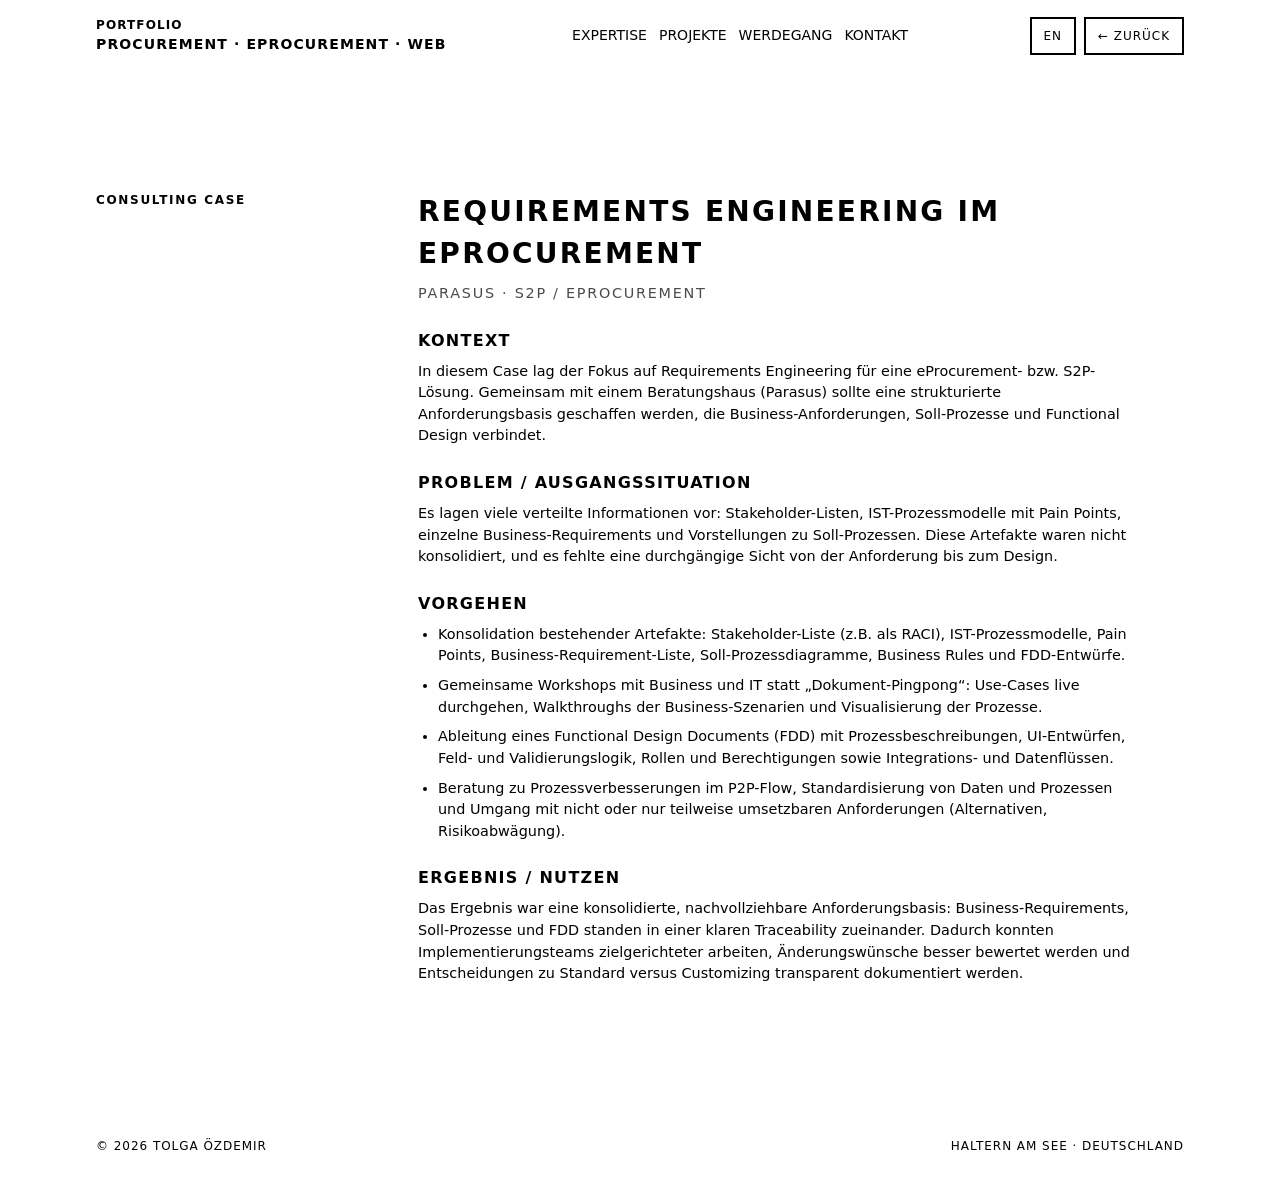
==== commit 600c819d: "Fix: fixed paths again." ====
--- a/parasus.html
+++ b/parasus.html
@@ -6,7 +6,7 @@
       Case Study – Requirements Engineering im eProcurement (Parasus)
     </title>
     <meta name="viewport" content="width=device-width, initial-scale=1">
-    <link rel="stylesheet" href="styles-4.css">
+    <link rel="stylesheet" href="assets/css/styles.css">
   </head>
   <body>
     <a class="skip-link" href="#main" data-i18n="skip">
@@ -146,6 +146,6 @@
       </footer>
     </div>
 
-    <script src="main-5.js"></script>
+    <script src="assets/js/main.js"></script>
   </body>
 </html>
--- a/assets/css/styles.css
+++ b/assets/css/styles.css
@@ -0,0 +1,493 @@
+:root {
+      --color-bg: #ffffff;
+      --color-text: #000000;
+      --color-accent: #e53935;
+      --font-body: "IBM Plex Sans", system-ui, -apple-system, "Segoe UI", sans-serif;
+      --font-mono: "IBM Plex Mono", ui-monospace, SFMono-Regular, Menlo, monospace;
+      --space-1: 4px;
+      --space-2: 8px;
+      --space-3: 12px;
+      --space-4: 16px;
+      --space-5: 20px;
+      --space-6: 24px;
+      --space-8: 32px;
+      --space-10: 40px;
+      --space-12: 48px;
+      --space-16: 64px;
+      --grid-max: 1120px;
+    }
+
+    *, *::before, *::after {
+      box-sizing: border-box;
+      margin: 0;
+      padding: 0;
+    }
+
+    html {
+      font-family: var(--font-body);
+      font-size: 16px;
+      line-height: 1.5;
+      background: var(--color-bg);
+      color: var(--color-text);
+      -webkit-font-smoothing: antialiased;
+    }
+
+    body {
+      min-height: 100vh;
+    }
+
+    a {
+      color: inherit;
+      text-decoration: none;
+    }
+
+    a[href], button {
+      cursor: pointer;
+    }
+
+    button {
+      border: none;
+      background: none;
+      font: inherit;
+      color: inherit;
+    }
+
+    :focus-visible {
+      outline: 3px solid var(--color-accent);
+      outline-offset: 3px;
+    }
+
+    .skip-link {
+      position: absolute;
+      left: -9999px;
+      top: var(--space-4);
+      padding: var(--space-2) var(--space-4);
+      background: var(--color-accent);
+      color: #ffffff;
+      font-weight: 700;
+    }
+
+    .skip-link:focus-visible {
+      left: var(--space-4);
+    }
+
+    .page {
+      max-width: var(--grid-max);
+      margin-inline: auto;
+      padding-inline: var(--space-4);
+    }
+
+    .grid {
+      display: grid;
+      grid-template-columns: repeat(12, minmax(0, 1fr));
+      column-gap: var(--space-4);
+      align-items: flex-start;
+    }
+
+    header {
+      margin-bottom: var(--space-10);
+    }
+
+    .header-inner {
+      padding-block: var(--space-4);
+      align-items: center;
+    }
+
+    .brand {
+      grid-column: 1 / span 6;
+      text-transform: uppercase;
+      letter-spacing: 0.08em;
+      font-size: 0.875rem;
+      font-weight: 700;
+    }
+
+    .brand span {
+      display: block;
+    }
+
+    .brand span:first-child {
+      font-size: 0.75rem;
+    }
+
+    .header-nav {
+      grid-column: 7 / span 3;
+      justify-self: end;
+      display: flex;
+      gap: var(--space-3);
+      font-size: 0.875rem;
+      text-transform: uppercase;
+    }
+
+    .header-nav a {
+      padding-block: 2px;
+    }
+
+    .header-controls {
+      grid-column: 10 / span 3;
+      justify-self: end;
+      display: flex;
+      gap: var(--space-2);
+      align-items: center;
+    }
+
+    .btn-outline {
+      border: 2px solid #000000;
+      padding: var(--space-2) var(--space-3);
+      text-transform: uppercase;
+      font-size: 0.75rem;
+      letter-spacing: 0.08em;
+    }
+
+    .btn-accent {
+      border: 2px solid #000000;
+      background: var(--color-accent);
+      color: #ffffff;
+      padding: var(--space-2) var(--space-3);
+      text-transform: uppercase;
+      font-size: 0.75rem;
+      letter-spacing: 0.08em;
+    }
+
+    main {
+      padding-block: var(--space-8) var(--space-12);
+    }
+
+    .section {
+      padding-block: var(--space-12);
+    }
+
+    .section-head {
+      grid-column: 1 / span 3;
+      text-transform: uppercase;
+      font-size: 0.75rem;
+      letter-spacing: 0.14em;
+      font-weight: 700;
+    }
+
+    .section-head span {
+      display: block;
+    }
+
+    .section-body {
+      grid-column: 4 / span 9;
+    }
+
+    /* ── Hero ─────────────────────────────────────────── */
+
+    .hero-block {
+      max-width: 40rem;
+    }
+
+    .hero-block > * {
+      margin-left: 0;
+    }
+
+    .hero-title {
+      font-size: clamp(2.5rem, 4vw, 3.5rem);
+      line-height: 1.05;
+      text-transform: uppercase;
+      letter-spacing: 0.06em;
+      margin-bottom: var(--space-4);
+    }
+
+    .hero-title em {
+      font-style: normal;
+      color: var(--color-accent);
+    }
+
+    .hero-text {
+      max-width: 48rem;
+      font-size: 1rem;
+      margin-bottom: var(--space-4);
+    }
+
+    .hero-tags {
+      font-family: var(--font-mono);
+      display: flex;
+      flex-wrap: wrap;
+      gap: var(--space-2);
+      font-size: 0.75rem;
+      text-transform: uppercase;
+    }
+
+    .hero-tags span {
+      padding: var(--space-1) var(--space-2);
+    }
+
+    .hero-actions {
+      margin-top: var(--space-4);
+      display: flex;
+      flex-wrap: wrap;
+      gap: var(--space-3);
+    }
+
+    .hero-meta {
+      margin-top: var(--space-4);
+      font-size: 0.875rem;
+    }
+
+    .hero-meta dl {
+      display: grid;
+      grid-template-columns: minmax(0, 8rem) minmax(0, 1fr);
+      row-gap: var(--space-2);
+      column-gap: var(--space-4);
+    }
+
+    .hero-meta dt {
+      text-transform: uppercase;
+      letter-spacing: 0.08em;
+      font-size: 0.75rem;
+    }
+
+    .hero-meta dd {
+      margin: 0;
+    }
+
+    /* ── Expertise ────────────────────────────────────── */
+
+    .list {
+      display: grid;
+      grid-template-columns: repeat(2, minmax(0, 1fr));
+      gap: var(--space-4);
+    }
+
+    .list-item h3 {
+      text-transform: uppercase;
+      letter-spacing: 0.06em;
+      font-size: 0.875rem;
+      margin-bottom: var(--space-2);
+    }
+
+    .list-item p {
+      font-size: 0.875rem;
+    }
+
+    .list-tags {
+      font-family: var(--font-mono);
+      margin-top: var(--space-2);
+      font-size: 0.75rem;
+      display: flex;
+      flex-wrap: wrap;
+      gap: var(--space-4);
+      text-transform: capitalize;
+    }
+
+    .list-tags span {
+      padding: 0;
+    }
+
+    /* ── Projects ─────────────────────────────────────── */
+
+    .projects-grid {
+      display: grid;
+      grid-template-columns: repeat(2, minmax(0, 1fr));
+      gap: var(--space-8);
+    }
+
+    .project {
+      display: flex;
+      flex-direction: column;
+    }
+
+    .project h3 {
+      text-transform: uppercase;
+      letter-spacing: 0.06em;
+      font-size: 0.875rem;
+      margin-bottom: var(--space-2);
+    }
+
+    .project p {
+      font-size: 0.875rem;
+      flex-grow: 1;
+      margin-bottom: var(--space-3);
+    }
+
+    .project-tags {
+      font-family: var(--font-mono);
+      font-size: 0.75rem;
+      display: flex;
+      flex-wrap: wrap;
+      gap: var(--space-3);
+      text-transform: capitalize;
+      margin-bottom: var(--space-3);
+    }
+
+    .project-links {
+      display: flex;
+      gap: var(--space-2);
+      flex-wrap: wrap;
+    }
+
+    /* ── Timeline ─────────────────────────────────────── */
+
+    .timeline {
+      display: grid;
+      gap: var(--space-6);
+      font-size: 0.875rem;
+    }
+
+    .timeline-item small {
+      display: block;
+      text-transform: uppercase;
+      letter-spacing: 0.08em;
+      font-size: 0.75rem;
+      margin-bottom: 2px;
+    }
+
+    .timeline-item h3 {
+      font-size: 0.875rem;
+      text-transform: uppercase;
+      letter-spacing: 0.06em;
+      margin-bottom: var(--space-1);
+    }
+
+    .timeline-item p {
+      font-size: 0.875rem;
+    }
+
+    /* ── Contact ──────────────────────────────────────── */
+
+    .contact-actions {
+      margin-top: var(--space-4);
+      display: flex;
+      flex-wrap: wrap;
+      gap: var(--space-3);
+    }
+
+    /* ── Footer ───────────────────────────────────────── */
+
+    footer {
+      padding-block: var(--space-8);
+      font-size: 0.75rem;
+      text-transform: uppercase;
+      letter-spacing: 0.08em;
+    }
+
+    footer .grid {
+      align-items: center;
+    }
+
+    footer p {
+      grid-column: 1 / span 6;
+    }
+
+    footer span {
+      grid-column: 7 / span 6;
+      justify-self: end;
+    }
+
+    /* ── Mobile ───────────────────────────────────────── */
+
+    @media (max-width: 800px) {
+      .grid {
+        grid-template-columns: repeat(4, minmax(0, 1fr));
+      }
+      .brand {
+        grid-column: 1 / span 4;
+      }
+      .header-nav {
+        display: none;
+      }
+      .header-controls {
+        grid-column: 1 / span 4;
+        justify-self: start;
+        margin-top: var(--space-2);
+      }
+      .section-head {
+        grid-column: 1 / span 4;
+        margin-bottom: var(--space-3);
+      }
+      .section-body {
+        grid-column: 1 / span 4;
+      }
+      .list, .projects-grid {
+        grid-template-columns: 1fr;
+      }
+      footer p {
+        grid-column: 1 / span 4;
+      }
+      footer span {
+        grid-column: 1 / span 4;
+        justify-self: start;
+        margin-top: var(--space-2);
+      }
+    }
+/* ── Case pages / language switch ─────────────────── */
+
+.case {
+  max-width: 720px;
+  margin: 0 auto;
+}
+
+.case-header {
+  display: flex;
+  flex-direction: column;
+  gap: var(--space-2);
+  margin-bottom: var(--space-6);
+}
+
+.case-header h1 {
+  font-size: 1.75rem;
+  text-transform: uppercase;
+  letter-spacing: 0.08em;
+}
+
+.case-subtitle {
+  font-size: 0.9rem;
+  text-transform: uppercase;
+  letter-spacing: 0.12em;
+  color: var(--color-text);
+  opacity: 0.7;
+}
+
+.lang-switch {
+  display: inline-flex;
+  gap: var(--space-2);
+  align-items: center;
+  margin-top: var(--space-2);
+}
+
+.lang-btn {
+  border: 1px solid #000000;
+  background: transparent;
+  color: inherit;
+  padding: 0.25rem 0.75rem;
+  font-size: 0.8rem;
+  border-radius: 999px;
+  text-transform: uppercase;
+  letter-spacing: 0.12em;
+  cursor: pointer;
+  transition:
+    background 0.15s ease,
+    color 0.15s ease,
+    border-color 0.15s ease;
+}
+
+.lang-btn.is-active {
+  background: var(--color-accent);
+  border-color: var(--color-accent);
+  color: #ffffff;
+}
+
+.case-section {
+  margin-bottom: var(--space-6);
+}
+
+.case-section h2 {
+  font-size: 1rem;
+  text-transform: uppercase;
+  letter-spacing: 0.08em;
+  margin-bottom: var(--space-2);
+}
+
+.case-section p,
+.case-section li {
+  font-size: 0.9rem;
+}
+
+.case-section ul {
+  list-style: disc;
+  padding-left: 1.25rem;
+  display: grid;
+  row-gap: var(--space-2);
+}
